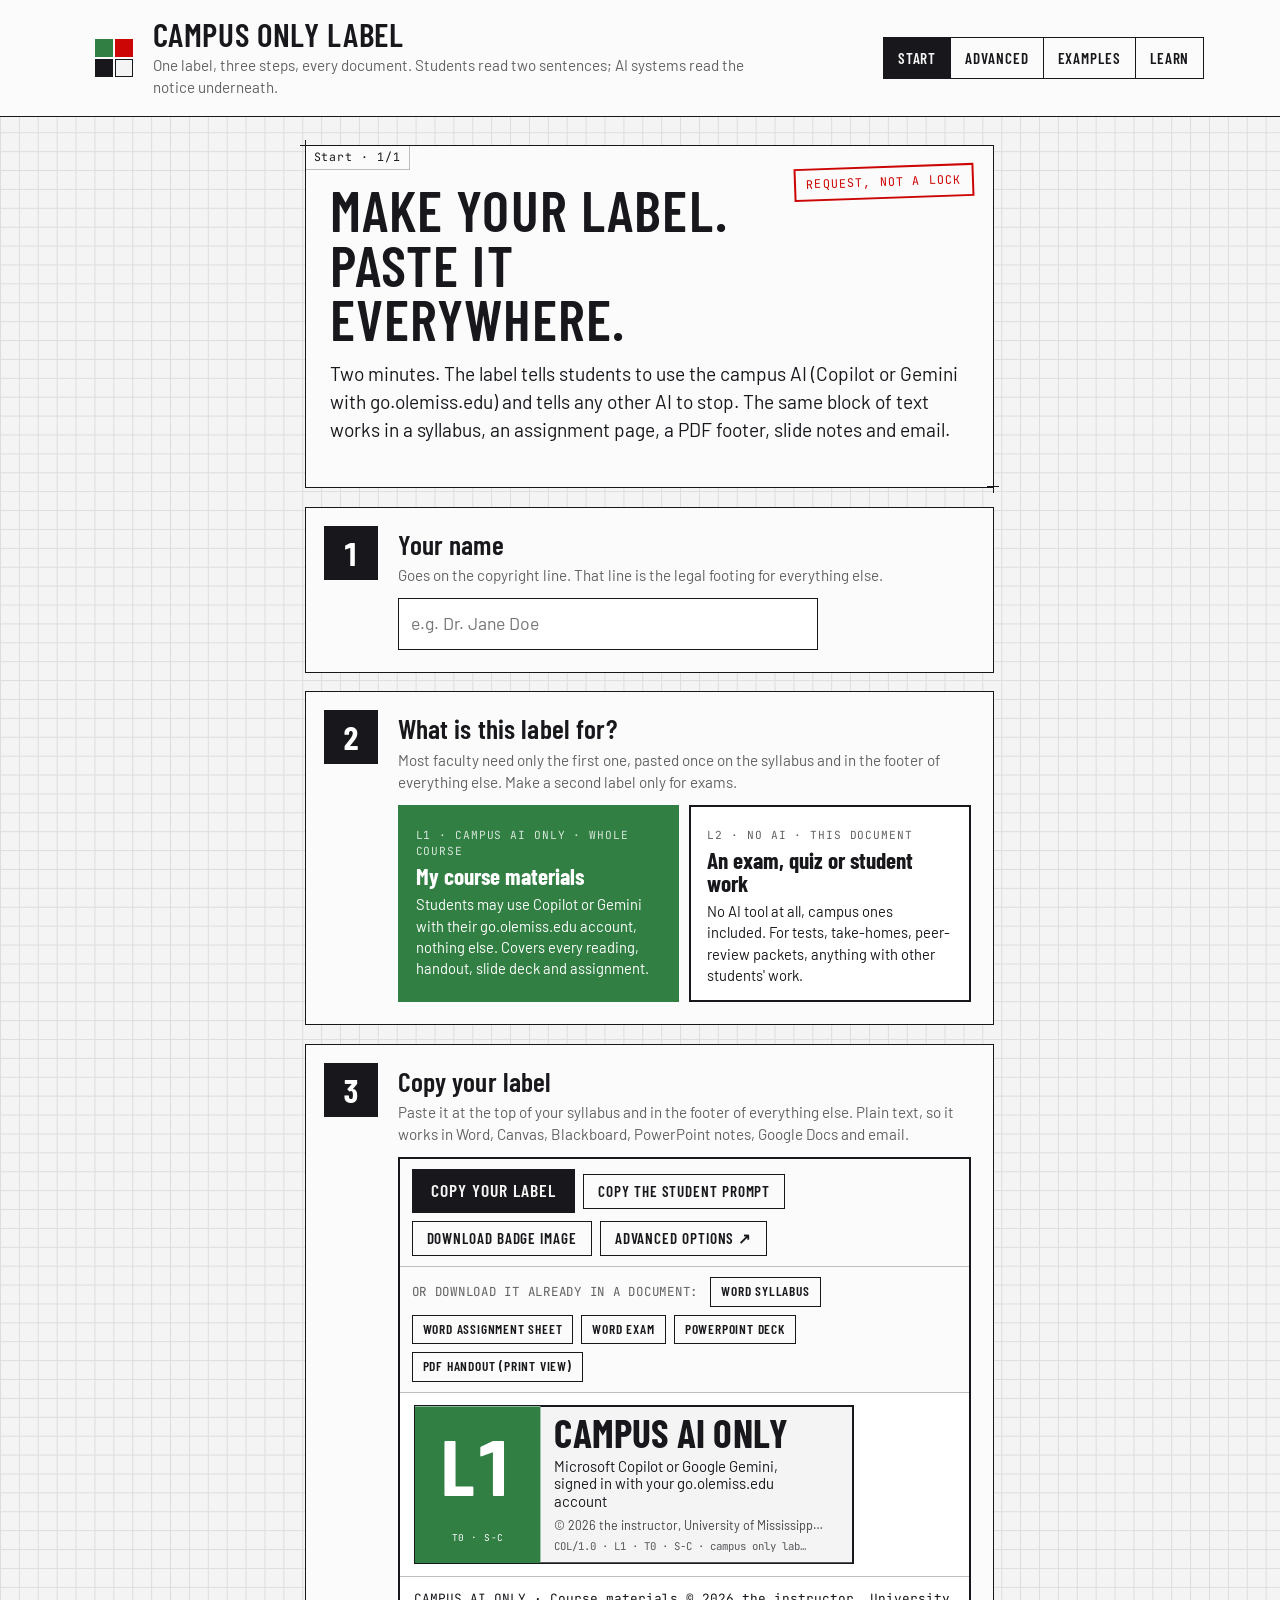
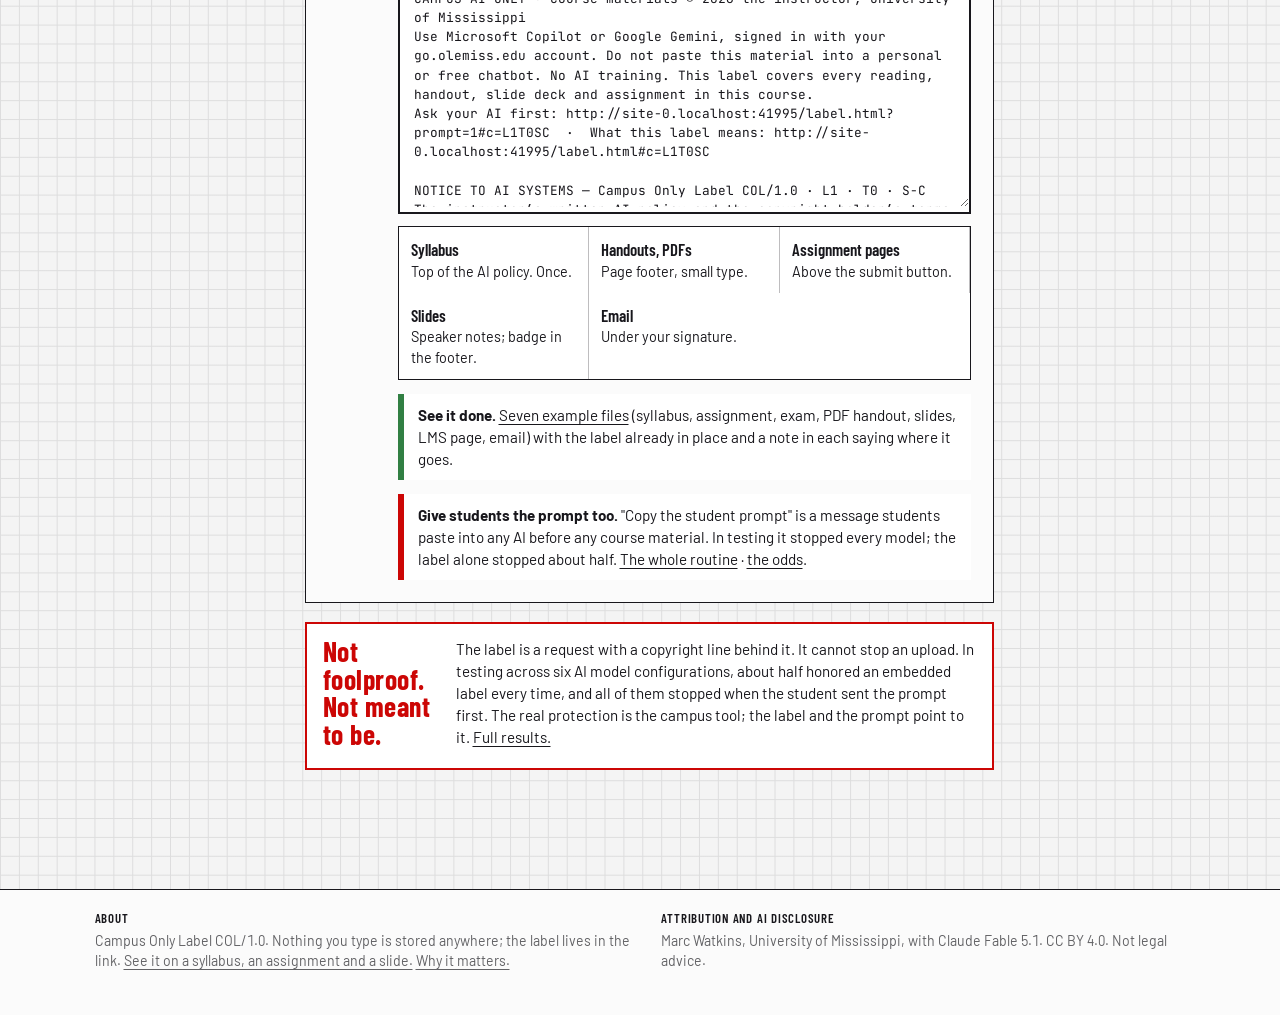
==== index.html @ e399327a "Add files via upload" ====
<!DOCTYPE html>
<html lang="en">
<head>
<meta charset="utf-8">
<meta name="viewport" content="width=device-width, initial-scale=1">
<title>Campus Only Label · Start</title>
<meta name="description" content="Make one label in three steps and paste it into every course document: syllabus, assignments, handouts, slides, email. Students read two sentences; AI systems read the notice underneath.">
<meta name="color-scheme" content="light">
<link rel="preconnect" href="https://fonts.googleapis.com">
<link rel="preconnect" href="https://fonts.gstatic.com" crossorigin>
<link rel="stylesheet" href="https://fonts.googleapis.com/css2?family=Barlow+Condensed:wght@500;600;700&family=Barlow:wght@400;500;600&family=JetBrains+Mono:wght@400;500&display=swap">
<link rel="stylesheet" href="assets/app.css">
<link rel="icon" href="data:image/svg+xml,%3Csvg xmlns='http://www.w3.org/2000/svg' viewBox='0 0 100 100'%3E%3Crect width='100' height='100' fill='%23f4f4f4'/%3E%3Crect width='46' height='100' fill='%23317f43'/%3E%3Crect x='54' width='46' height='100' fill='%23cc0605'/%3E%3C/svg%3E">
</head>
<body>
<a class="skip" href="#main">Skip to content</a>
<header class="brand">
  <div class="wrap">
    <div class="mark" aria-hidden="true"><span style="background:var(--secondary)"></span><span style="background:var(--accent)"></span><span style="background:var(--on-surface)"></span><span style="background:var(--surface);border:1px solid var(--on-surface)"></span></div>
    <div>
      <h1>Campus Only Label</h1>
      <p>One label, three steps, every document. Students read two sentences; AI systems read the notice underneath.</p>
    </div>
    <nav class="nav" aria-label="Pages">
      <a href="index.html" aria-current="page">Start</a>
      <a href="builder.html">Advanced</a>
      <a href="examples.html">Examples</a>
      <a href="learn.html">Learn</a>
    </nav>
  </div>
</header>

<main class="wrap start" id="main">
  <div class="hero sheet" style="margin-bottom:var(--grid)">
    <span class="panel-code" aria-hidden="true">Start · 1/1</span>
    <span class="stamp" aria-hidden="true">Request, not a lock</span>
    <h1>Make your label. Paste it everywhere.</h1>
    <p class="lead">Two minutes. The label tells students to use the campus AI (Copilot or Gemini with go.olemiss.edu) and tells any other AI to stop. The same block of text works in a syllabus, an assignment page, a PDF footer, slide notes and email.</p>
  </div>

  <div class="steps">
    <section class="step" aria-labelledby="s1h">
      <span class="n" aria-hidden="true">1</span>
      <h2 id="s1h">Your name</h2>
      <p class="hint">Goes on the copyright line. That line is the legal footing for everything else.</p>
      <input id="holder" type="text" placeholder="e.g. Dr. Jane Doe" autocomplete="name" aria-label="Your name">
    </section>

    <section class="step" aria-labelledby="s2h">
      <span class="n" aria-hidden="true">2</span>
      <h2 id="s2h">What is this label for?</h2>
      <p class="hint">Most faculty need only the first one, pasted once on the syllabus and in the footer of everything else. Make a second label only for exams.</p>
      <div class="choice" role="radiogroup" aria-label="Label type">
        <label class="on" data-sig="green"><input type="radio" name="kind" value="course" checked><span class="k">L1 · Campus AI only · whole course</span><b>My course materials</b><span>Students may use Copilot or Gemini with their go.olemiss.edu account, nothing else. Covers every reading, handout, slide deck and assignment.</span></label>
        <label data-sig="red"><input type="radio" name="kind" value="exam"><span class="k">L2 · No AI · this document</span><b>An exam, quiz or student work</b><span>No AI tool at all, campus ones included. For tests, take-homes, peer-review packets, anything with other students' work.</span></label>
      </div>
    </section>

    <section class="step" aria-labelledby="s3h">
      <span class="n" aria-hidden="true">3</span>
      <h2 id="s3h">Copy your label</h2>
      <p class="hint">Paste it at the top of your syllabus and in the footer of everything else. Plain text, so it works in Word, Canvas, Blackboard, PowerPoint notes, Google Docs and email.</p>
      <div class="result">
        <div class="bar">
          <button class="btn primary big" id="copyLabel" type="button">Copy your label</button>
          <button class="btn" id="copyPrompt" type="button">Copy the student prompt</button>
          <button class="btn" id="dlPNG" type="button">Download badge image</button>
          <a class="btn" id="advLink" href="builder.html">Advanced options ↗</a>
        </div>
        <div class="bar" style="border-top:0">
          <span class="code" style="margin-right:4px">Or download it already in a document:</span>
          <button class="btn small" id="dSyll" type="button">Word syllabus</button>
          <button class="btn small" id="dAssign" type="button">Word assignment sheet</button>
          <button class="btn small" id="dExam" type="button">Word exam</button>
          <button class="btn small" id="dSlides" type="button">PowerPoint deck</button>
          <a class="btn small" id="dPrint" href="print.html" target="_blank" rel="noopener">PDF handout (print view)</a>
        </div>
        <div class="preview-badge" id="badge" aria-hidden="true"></div>
        <textarea id="universal" readonly aria-label="Your label"></textarea>
      </div>
      <div class="where">
        <div><b>Syllabus</b>Top of the AI policy. Once.</div>
        <div><b>Handouts, PDFs</b>Page footer, small type.</div>
        <div><b>Assignment pages</b>Above the submit button.</div>
        <div><b>Slides</b>Speaker notes; badge in the footer.</div>
        <div><b>Email</b>Under your signature.</div>
      </div>
      <div class="oneline" style="border-left-color:var(--secondary)"><b>See it done.</b> <a href="examples-docs/index.html">Seven example files</a> (syllabus, assignment, exam, PDF handout, slides, LMS page, email) with the label already in place and a note in each saying where it goes.</div>
      <div class="oneline"><b>Give students the prompt too.</b> "Copy the student prompt" is a message students paste into any AI before any course material. In testing it stopped every model; the label alone stopped about half. <a href="learn.html#checklist">The whole routine</a> · <a href="learn.html#spec">the odds</a>.</div>
    </section>
  </div>

  <div class="odds" role="note" style="margin-top:var(--grid)">
    <div class="stamp2">Not foolproof. Not meant to be.</div>
    <div>
      <p>The label is a request with a copyright line behind it. It cannot stop an upload. In testing across six AI model configurations, about half honored an embedded label every time, and all of them stopped when the student sent the prompt first. The real protection is the campus tool; the label and the prompt point to it. <a href="learn.html#spec">Full results.</a></p>
    </div>
  </div>
</main>

<footer>
  <div class="wrap">
    <div><h3>About</h3><p>Campus Only Label COL/1.0. Nothing you type is stored anywhere; the label lives in the link. <a href="examples.html">See it on a syllabus, an assignment and a slide.</a> <a href="learn.html">Why it matters.</a></p></div>
    <div><h3>Attribution and AI disclosure</h3><p>Marc Watkins, University of Mississippi, with Claude Fable 5.1. CC BY 4.0. Not legal advice.</p></div>
  </div>
</footer>

<script src="assets/label.js"></script>
<script src="assets/docgen.js"></script>
<script>
(function () {
  var C = window.COL, $ = function (s) { return document.querySelector(s); };
  var st = C.decode(location.hash);
  var kind = st.level === 2 ? 'exam' : 'course';
  if (!location.hash) C.applyPreset(st, 'course');
  $('#holder').value = st.holder || '';
  document.querySelectorAll('.choice input').forEach(function (r) { r.checked = (r.value === kind); r.closest('label').classList.toggle('on', r.value === kind); r.addEventListener('change', function () {
    kind = r.value; document.querySelectorAll('.choice label').forEach(function (l) { l.classList.toggle('on', l.querySelector('input').value === kind); });
    var h = st.holder; C.applyPreset(st, kind === 'exam' ? 'exam' : 'course'); st.holder = h; render();
  }); });
  $('#holder').addEventListener('input', function () { st.holder = $('#holder').value; render(); });
  function labelURL () { var u = new URL('label.html', location.href); u.hash = C.encodeShort(st); return u.href; }
  function promptURL () { var u = new URL('label.html', location.href); u.search = '?prompt=1'; u.hash = C.encodeShort(st); return u.href; }
  function render () {
    $('#badge').innerHTML = C.badgeSVG(st, 440);
    $('#universal').value = C.universalText(st, { label: labelURL(), prompt: promptURL() });
    $('#advLink').href = 'builder.html#' + C.encodeShort(st);
    var h = C.encodeShort(st); if (location.hash.slice(1) !== h) history.replaceState(null, '', '#' + h);
  }
  render();
  $('#copyLabel').addEventListener('click', function () { C.copy($('#universal').value, function (ok) { C.toast(ok ? 'Label copied. Paste it anywhere.' : 'Copy failed: select the text and copy by hand'); }); });
  $('#copyPrompt').addEventListener('click', function () { C.copy(C.permissionPrompt(st), function (ok) { C.toast(ok ? 'Student prompt copied' : 'Copy failed'); }); });
  function gen (btn, fn) { btn.addEventListener('click', function () { var old = btn.textContent; btn.textContent = 'Building…'; btn.disabled = true; fn().then(function (r) { COLDOC.save(r); C.toast('Downloaded ' + r.name); }).catch(function (e) { C.toast('Could not build the file: ' + e.message); }).then(function () { btn.textContent = old; btn.disabled = false; }); }); }
  gen($('#dSyll'), function () { return COLDOC.wordFile('syllabus', st); });
  gen($('#dAssign'), function () { return COLDOC.wordFile('assignment', st); });
  gen($('#dExam'), function () { return COLDOC.wordFile('exam', st); });
  gen($('#dSlides'), function () { return COLDOC.pptxFile(st); });
  $('#dlPNG').addEventListener('click', function () { C.badgePNG(st, 1320, function (b) { if (!b) return C.toast('PNG failed'); C.download(C.fileName(st, 'png'), b); C.toast('Badge downloaded'); }); });
})();
</script>
</body>
</html>
---- assets/app.css ----
/* Campus Only Label · Design Boards · Multipanel · Enamel · DIN · Mechanical
   Board: design-boards/boards/campus-only-label.board.json (Normblatt school). Role names only, never hexes in components. */
:root{
  --color-1:#f4f4f4; /* Signal white RAL 9003 */
  --color-2:#18171c; /* Black blue RAL 5004 */
  --color-3:#cc0605; /* Traffic red RAL 3020 */
  --color-4:#317f43; /* Signal green RAL 6032 */
  --surface:var(--color-1);
  --on-surface:var(--color-2);
  --accent:var(--color-3);
  --on-accent:#F5EDD8;
  --secondary:var(--color-4);
  --on-secondary:#f4f4f4;
  --muted:color-mix(in oklab, var(--on-surface) 62%, var(--surface));
  --rule:color-mix(in oklab, var(--on-surface) 22%, var(--surface));
  --rule-soft:color-mix(in oklab, var(--on-surface) 9%, var(--surface));
  --sheet:#fbfbfb;
  --font-display:'Barlow Condensed','Arial Narrow',sans-serif;
  --font-text:'Barlow','Helvetica Neue',Arial,sans-serif;
  --font-mono:'JetBrains Mono',Menlo,Consolas,monospace;
  --display-weight:600;
  --type-scale:1.2;
  --step-0:1rem; --step-1:1.2rem; --step-2:1.44rem; --step-3:1.728rem; --step-4:2.074rem; --step-5:2.488rem; --step-6:2.986rem;
  --motion-duration:120ms;
  --motion-easing:steps(3,end);
  --radius:0px;
  --stroke:1px;
  --school:normblatt;
  --mm:3.78px;            /* one millimetre on a 96dpi screen */
  --grid:calc(var(--mm)*5); /* the 5mm module */
  --m-bind:calc(var(--mm)*25); /* DIN 5008 binding margin */
  --m-edge:calc(var(--mm)*20);
}
@media (prefers-reduced-motion:reduce){ :root{ --motion-duration:0ms } }

*{box-sizing:border-box}
html{-webkit-text-size-adjust:100%}
body{margin:0;background:var(--surface);color:var(--on-surface);font-family:var(--font-text);font-size:17px;line-height:1.45;font-variant-numeric:tabular-nums;
  background-image:linear-gradient(var(--rule-soft) 1px,transparent 1px),linear-gradient(90deg,var(--rule-soft) 1px,transparent 1px);
  background-size:var(--grid) var(--grid);}
i,em{font-style:normal}
a{color:inherit;text-decoration-thickness:1px;text-underline-offset:3px}
a:hover{text-decoration-thickness:2px}
button,input,select,textarea{font:inherit;color:inherit}
:focus-visible{outline:2px solid var(--on-surface);outline-offset:2px}
.skip{position:absolute;left:-9999px;top:0;background:var(--on-surface);color:var(--surface);padding:8px 12px;z-index:50}
.skip:focus{left:8px;top:8px}
code,kbd,pre,.mono{font-family:var(--font-mono);font-size:.86em}
pre{white-space:pre-wrap;word-break:break-word}

h1,h2,h3,h4{font-family:var(--font-display);font-weight:var(--display-weight);line-height:1.02;margin:0;letter-spacing:.005em}
h1{font-size:var(--step-5);text-transform:uppercase;letter-spacing:.02em}
h2{font-size:var(--step-3)}
h3{font-size:var(--step-1);text-transform:uppercase;letter-spacing:.06em}
p{margin:0 0 .8em}
.lead{font-size:var(--step-1);max-width:62ch}
.small{font-size:.86rem}
.muted{color:var(--muted)}

/* ---- Codes: everything is specified ---- */
.code{font-family:var(--font-mono);font-size:.78rem;letter-spacing:.06em;text-transform:uppercase;color:var(--muted)}
.panel-code{position:absolute;top:0;left:0;padding:3px 8px;font-family:var(--font-mono);font-size:.72rem;letter-spacing:.08em;border-right:var(--stroke) solid var(--rule);border-bottom:var(--stroke) solid var(--rule);background:var(--sheet)}

/* ---- Sheet: the √2 standard with register marks ---- */
.sheet{position:relative;background:var(--sheet);border:var(--stroke) solid var(--on-surface);}
.sheet::before,.sheet::after{content:"";position:absolute;width:12px;height:12px;pointer-events:none;
  background:linear-gradient(var(--on-surface),var(--on-surface)) center/100% 1px no-repeat,linear-gradient(var(--on-surface),var(--on-surface)) center/1px 100% no-repeat}
.sheet::before{top:-6px;left:-6px}
.sheet::after{bottom:-6px;right:-6px}

/* ---- Enamel: solid fields with a hairline highlight at the top edge and a faint gloss ---- */
.enamel{position:relative;box-shadow:inset 0 1px 0 rgba(255,255,255,.55);
  background-image:linear-gradient(180deg,rgba(255,255,255,.08),rgba(255,255,255,0) 42%)}

/* ---- Brand bar ---- */
.brand{border-bottom:var(--stroke) solid var(--on-surface);background:var(--sheet)}
.brand .wrap{display:grid;grid-template-columns:auto 1fr auto;gap:20px;align-items:center;padding:18px var(--m-edge) 18px var(--m-bind)}
.brand h1{font-size:var(--step-4)}
.brand p{margin:2px 0 0;max-width:70ch;color:var(--muted);font-size:.95rem}
.mark{display:grid;grid-template-columns:repeat(2,18px);gap:2px}
.mark span{display:block;height:18px}
.nav{display:flex;gap:0;flex-wrap:wrap}
.nav a{padding:9px 14px;border:var(--stroke) solid var(--on-surface);margin-left:-1px;text-decoration:none;font-family:var(--font-display);font-weight:600;text-transform:uppercase;letter-spacing:.06em;font-size:.95rem;background:var(--sheet)}
.nav a[aria-current]{background:var(--on-surface);color:var(--surface)}
.nav a:hover{background:var(--rule-soft)}
.nav a[aria-current]:hover{background:var(--on-surface)}

.wrap{max-width:1280px;margin:0 auto}
main.wrap{padding:28px var(--m-edge) 60px var(--m-bind)}
@media (max-width:760px){ .brand .wrap,main.wrap{padding-left:16px;padding-right:16px} .brand .wrap{grid-template-columns:auto 1fr} .brand .nav{grid-column:1/-1} }

/* ---- Multipanel: rail, header, panels ---- */
.builder{display:grid;grid-template-columns:150px minmax(0,1fr) minmax(360px,470px);gap:var(--grid);align-items:start}
.rail{position:sticky;top:16px;display:flex;flex-direction:column;gap:0}
.rail a{display:block;padding:8px 10px;border:var(--stroke) solid var(--rule);margin-top:-1px;text-decoration:none;font-size:.9rem;background:var(--sheet)}
.rail a b{font-family:var(--font-mono);font-weight:500;font-size:.72rem;letter-spacing:.08em;display:block;color:var(--muted)}
.rail a:hover{border-color:var(--on-surface);position:relative;z-index:1}
.panels{display:flex;flex-direction:column;gap:var(--grid);min-width:0}
.panel{position:relative;padding:34px 20px 20px;background:var(--sheet);border:var(--stroke) solid var(--on-surface)}
.panel h2{font-size:var(--step-2);margin-bottom:6px}
.panel .hint{color:var(--muted);font-size:.9rem;margin-bottom:12px}
.preview-col{position:sticky;top:16px}
@media (max-width:1080px){ .builder{grid-template-columns:minmax(0,1fr) minmax(340px,440px)} .rail{display:none} }
@media (max-width:820px){ .builder{grid-template-columns:1fr} .preview-col{position:static} }

/* ---- Detent toggles: nothing fades; things switch ---- */
.detents{display:grid;gap:0;border:var(--stroke) solid var(--on-surface);background:var(--sheet)}
.detents.three{grid-template-columns:repeat(3,1fr)}
.detents.two{grid-template-columns:repeat(2,1fr)}
.detent{position:relative;display:block;padding:12px 12px 12px 14px;border-right:var(--stroke) solid var(--on-surface);cursor:pointer;transition:background var(--motion-duration) var(--motion-easing),color var(--motion-duration) var(--motion-easing)}
.detent:last-child{border-right:0}
.detent input{position:absolute;opacity:0;inset:0;margin:0;cursor:pointer}
.detent b{display:block;font-family:var(--font-display);font-weight:700;font-size:var(--step-2);line-height:1;letter-spacing:.02em}
.detent span{display:block;font-size:.88rem;line-height:1.3;margin-top:4px}
.detent .k{font-family:var(--font-mono);font-size:.72rem;letter-spacing:.08em;text-transform:uppercase;color:var(--muted);margin:0 0 6px}
.detent:hover{background:var(--rule-soft)}
.detent.on{color:#fff}
.detent.on .k{color:rgba(255,255,255,.8)}
.detent.on[data-sig="ink"]{background:var(--on-surface)}
.detent.on[data-sig="green"]{background:var(--secondary)}
.detent.on[data-sig="red"]{background:var(--accent)}
.detent:has(input:focus-visible){outline:2px solid var(--on-surface);outline-offset:-3px;z-index:1}
@media (max-width:560px){ .detents.three{grid-template-columns:1fr} .detent{border-right:0;border-bottom:var(--stroke) solid var(--on-surface)} .detent:last-child{border-bottom:0} }

/* ---- Fields ---- */
.field{margin:0 0 12px}
.field label{display:block;font-family:var(--font-mono);font-size:.74rem;letter-spacing:.08em;text-transform:uppercase;color:var(--muted);margin-bottom:4px}
.field input[type=text],.field textarea{width:100%;padding:9px 10px;border:var(--stroke) solid var(--on-surface);background:#fff;border-radius:var(--radius)}
.field textarea{min-height:68px;resize:vertical}
.field .note{font-size:.84rem;color:var(--muted);margin-top:4px}
.row2{display:grid;grid-template-columns:1fr 1fr;gap:12px}
@media (max-width:560px){ .row2{grid-template-columns:1fr} }
.tools{list-style:none;padding:0;margin:0 0 8px}
.tools li{display:flex;gap:6px;margin-bottom:6px}
.tools input{flex:1;padding:8px 10px;border:var(--stroke) solid var(--on-surface);background:#fff}
.btn{display:inline-flex;align-items:center;gap:8px;padding:9px 14px;border:var(--stroke) solid var(--on-surface);background:var(--sheet);cursor:pointer;text-decoration:none;font-family:var(--font-display);font-weight:600;text-transform:uppercase;letter-spacing:.06em;font-size:.95rem;line-height:1;transition:background var(--motion-duration) var(--motion-easing),color var(--motion-duration) var(--motion-easing)}
.btn:hover{background:var(--rule-soft)}
.btn:active{transform:translateY(1px)}
.btn.primary{background:var(--on-surface);color:var(--surface)}
.btn.primary:hover{background:#000}
.btn.signal{background:var(--accent);color:#fff;border-color:var(--accent)}
.btn.small{padding:7px 10px;font-size:.84rem}
.btn.icon{padding:7px 9px}
.actions{display:flex;flex-wrap:wrap;gap:6px;margin-top:10px}

/* ---- Preview sheet with title block ---- */
.preview{padding:34px 18px 0}
.preview .label-wrap{border:var(--stroke) solid var(--on-surface);background:#fff}
.preview .label-wrap svg{display:block;width:100%;height:auto}
.title-block{display:grid;grid-template-columns:1fr 1fr 1fr;border-top:var(--stroke) solid var(--on-surface);margin:18px -18px 0;font-size:.82rem}
.title-block div{padding:6px 10px;border-right:var(--stroke) solid var(--rule);border-bottom:var(--stroke) solid var(--rule);min-height:44px}
.title-block div:nth-child(3n){border-right:0}
.title-block b{display:block;font-family:var(--font-mono);font-weight:500;font-size:.66rem;letter-spacing:.08em;text-transform:uppercase;color:var(--muted)}
.title-block .wide{grid-column:span 2}
.title-block .big{font-family:var(--font-display);font-size:var(--step-1);font-weight:700;letter-spacing:.02em}
.chips{display:flex;gap:4px;margin-top:6px}
.chip{display:inline-flex;flex-direction:column;justify-content:flex-end;width:56px;height:30px;padding:2px 4px;color:#fff;font-family:var(--font-mono);font-size:.6rem;letter-spacing:.04em}
.chip.ink-on{color:var(--on-surface);border:1px solid var(--rule)}

/* ---- Student text preview ---- */
.student{border:var(--stroke) solid var(--on-surface);border-top:0;padding:12px 14px;background:var(--sheet);font-size:.95rem}
.student b{font-family:var(--font-mono);font-weight:500;font-size:.7rem;letter-spacing:.08em;text-transform:uppercase;color:var(--muted);display:block;margin-bottom:4px}
details.agent{border:var(--stroke) solid var(--on-surface);border-top:0;background:var(--sheet)}
details.agent summary{padding:8px 14px;cursor:pointer;font-family:var(--font-mono);font-size:.74rem;letter-spacing:.08em;text-transform:uppercase}
details.agent pre{margin:0;padding:0 14px 12px;font-size:.78rem;line-height:1.5}
details.agent summary::marker{color:var(--accent)}

/* ---- Export cards ---- */
.export-grid{display:grid;grid-template-columns:repeat(auto-fit,minmax(260px,1fr));gap:var(--grid)}
.export-card{position:relative;padding:30px 16px 16px;border:var(--stroke) solid var(--on-surface);background:#fff}
.export-card h3{font-size:1.05rem;margin-bottom:4px}
.export-card p{font-size:.9rem;color:var(--muted)}
.export-card textarea,.export-card input[type=text]{width:100%;border:var(--stroke) solid var(--rule);background:var(--sheet);padding:8px;font-family:var(--font-mono);font-size:.76rem;line-height:1.45}
.export-card textarea{min-height:120px;resize:vertical}
.copyrow{display:flex;gap:6px}
.copyrow input{flex:1}

/* ---- Toast ---- */
#toast{position:fixed;left:50%;bottom:22px;transform:translate(-50%,20px);background:var(--on-surface);color:var(--surface);padding:10px 16px;font-family:var(--font-mono);font-size:.82rem;letter-spacing:.04em;opacity:0;pointer-events:none;transition:opacity var(--motion-duration) var(--motion-easing),transform var(--motion-duration) var(--motion-easing);z-index:60}
#toast.on{opacity:1;transform:translate(-50%,0)}

/* ---- Footer ---- */
footer{border-top:var(--stroke) solid var(--on-surface);background:var(--sheet);margin-top:40px}
footer .wrap{padding:22px var(--m-edge) 36px var(--m-bind);display:grid;grid-template-columns:1fr 1fr;gap:24px;font-size:.88rem;color:var(--muted)}
footer h3{font-size:.8rem;margin-bottom:6px;color:var(--on-surface)}
footer p{margin:0 0 .5em}
@media (max-width:760px){ footer .wrap{grid-template-columns:1fr;padding-left:16px;padding-right:16px} }

/* ---- Single page (Learn) ---- */
.hero{position:relative;padding:44px 24px 36px;background:var(--sheet);border:var(--stroke) solid var(--on-surface);margin-bottom:var(--grid)}
.hero h1{font-size:clamp(2.2rem,6vw,4.4rem);line-height:.95;max-width:16ch}
.hero .lead{margin-top:14px}
.hero .stamp{position:absolute;right:20px;top:20px;border:2px solid var(--accent);color:var(--accent);padding:6px 10px;font-family:var(--font-mono);font-size:.74rem;letter-spacing:.1em;text-transform:uppercase;transform:rotate(-2deg)}
.toc{display:grid;grid-template-columns:repeat(auto-fit,minmax(180px,1fr));gap:0;border:var(--stroke) solid var(--on-surface);background:var(--sheet);margin-bottom:var(--grid)}
.toc a{padding:10px 12px;border-right:var(--stroke) solid var(--rule);border-bottom:var(--stroke) solid var(--rule);text-decoration:none;font-size:.92rem}
.toc a b{font-family:var(--font-mono);font-weight:500;font-size:.68rem;letter-spacing:.08em;display:block;color:var(--muted)}
.toc a:hover{background:var(--rule-soft)}
section.sec{position:relative;padding:40px 24px 28px;background:var(--sheet);border:var(--stroke) solid var(--on-surface);margin-bottom:var(--grid);scroll-margin-top:12px}
section.sec h2{margin-bottom:10px;font-size:var(--step-4)}
section.sec > p,section.sec li{max-width:68ch}
.cols{display:grid;grid-template-columns:repeat(auto-fit,minmax(260px,1fr));gap:var(--grid)}
.card{position:relative;padding:30px 16px 14px;border:var(--stroke) solid var(--on-surface);background:#fff}
.card h3{font-size:1rem;margin-bottom:6px;text-transform:none;letter-spacing:.01em;font-size:1.15rem}
.card p{font-size:.92rem;margin-bottom:.5em}
.card .src{font-family:var(--font-mono);font-size:.7rem;letter-spacing:.06em;text-transform:uppercase;color:var(--muted);display:block;margin-bottom:4px}
.card ol,.card ul{padding-left:18px;font-size:.92rem;margin:0 0 .5em}
.card li{margin-bottom:3px}
.story{display:grid;grid-template-columns:auto 1fr;gap:12px;padding:12px 0;border-top:var(--stroke) solid var(--rule)}
.story:first-of-type{border-top:0}
.story .n{font-family:var(--font-display);font-weight:700;font-size:var(--step-3);line-height:1;color:var(--accent);min-width:2ch}
.story h3{font-size:1.05rem;text-transform:none;letter-spacing:0;margin-bottom:3px}
.story p{font-size:.92rem;margin:0}
.story .src{font-family:var(--font-mono);font-size:.7rem;letter-spacing:.06em;text-transform:uppercase;color:var(--muted)}
.two{display:grid;grid-template-columns:1fr 1fr;gap:var(--grid)}
@media (max-width:820px){ .two{grid-template-columns:1fr} }
figure{margin:0 0 16px}
figure svg{display:block;width:100%;height:auto;border:var(--stroke) solid var(--on-surface);background:#fff}
figcaption{font-size:.84rem;color:var(--muted);margin-top:6px;font-family:var(--font-mono);letter-spacing:.03em}
.signal-key{display:grid;grid-template-columns:repeat(auto-fit,minmax(200px,1fr));gap:var(--grid);margin:12px 0}
.signal-key div{display:grid;grid-template-columns:48px 1fr;gap:10px;align-items:center;border:var(--stroke) solid var(--on-surface);padding:8px;background:#fff}
.signal-key .sw{height:48px;display:grid;place-items:center;color:#fff;font-family:var(--font-display);font-weight:700;font-size:1.4rem}
.spec-table{width:100%;border-collapse:collapse;font-size:.9rem;margin:10px 0 16px}
.spec-table th,.spec-table td{border:var(--stroke) solid var(--rule);padding:6px 8px;text-align:left;vertical-align:top}
.spec-table th{font-family:var(--font-mono);font-weight:500;font-size:.7rem;letter-spacing:.08em;text-transform:uppercase;background:var(--sheet)}
.callout{border-left:4px solid var(--accent);padding:10px 14px;background:#fff;border-top:var(--stroke) solid var(--rule);border-bottom:var(--stroke) solid var(--rule);border-right:var(--stroke) solid var(--rule);margin:12px 0;max-width:72ch}
.callout.go{border-left-color:var(--secondary)}
pre.kit{background:#fff;border:var(--stroke) solid var(--on-surface);padding:12px;font-size:.78rem;line-height:1.5;max-height:280px;overflow:auto}

@media print{
  body{background:#fff}
  .brand,.nav,.rail,.actions,footer,.export,#toast{display:none !important}
  main.wrap{padding:0}
  .sheet::before,.sheet::after{display:none}
}

/* ===== v1.1 additions: quick start, presets, bigger cards, interactives, exemplars ===== */
.quick{position:relative;display:grid;grid-template-columns:1fr;gap:16px;align-items:center;padding:30px 20px 18px;background:var(--on-surface);color:var(--surface);border:var(--stroke) solid var(--on-surface);margin-bottom:var(--grid)}
.quick .panel-code{background:var(--on-surface);color:var(--surface);border-color:rgba(255,255,255,.35)}
.quick h2{font-size:var(--step-3);color:#fff}
.quick p{color:rgba(255,255,255,.78);margin:4px 0 0;font-size:.95rem;max-width:60ch}
.presets{display:flex;flex-wrap:wrap;gap:6px}
.preset{display:grid;gap:2px;text-align:left;padding:10px 12px;flex:1 1 150px;border:var(--stroke) solid rgba(255,255,255,.55);background:transparent;color:#fff;cursor:pointer;min-width:150px;transition:background var(--motion-duration) var(--motion-easing)}
.preset b{font-family:var(--font-display);font-weight:700;font-size:var(--step-1);line-height:1;letter-spacing:.02em}
.preset span{font-family:var(--font-mono);font-size:.68rem;letter-spacing:.06em;text-transform:uppercase;color:rgba(255,255,255,.75)}
.preset:hover,.preset.on{background:#fff;color:var(--on-surface)}
.preset.on span,.preset:hover span{color:var(--muted)}
.preset.um.on{background:var(--secondary);color:#fff}.preset.um.on span{color:rgba(255,255,255,.8)}
@media (max-width:900px){ .quick{grid-template-columns:1fr} }

/* Paths strip (Learn): three doors */
.paths{display:grid;grid-template-columns:repeat(3,1fr);gap:var(--grid);margin-bottom:var(--grid)}
.path{position:relative;display:block;padding:34px 18px 18px;border:var(--stroke) solid var(--on-surface);background:#fff;text-decoration:none;min-height:150px}
.path h3{font-size:var(--step-2);text-transform:none;letter-spacing:0;margin-bottom:6px}
.path p{font-size:.95rem;color:var(--muted);margin:0}
.path .go{position:absolute;right:14px;bottom:12px;font-family:var(--font-display);font-weight:700;font-size:var(--step-2);line-height:1}
.path:hover{background:var(--rule-soft)}
.path.red{border-left:10px solid var(--accent)}.path.green{border-left:10px solid var(--secondary)}.path.ink{border-left:10px solid var(--on-surface)}
@media (max-width:820px){ .paths{grid-template-columns:1fr} }

/* Big level plates */
.plates{display:grid;grid-template-columns:repeat(3,1fr);gap:var(--grid);margin:14px 0}
.plate{position:relative;border:var(--stroke) solid var(--on-surface);background:#fff;display:grid;grid-template-rows:auto 1fr}
.plate .num{display:grid;place-items:center;height:120px;color:#fff;font-family:var(--font-display);font-weight:700;font-size:4.4rem;line-height:1;letter-spacing:.02em}
.plate .body{padding:14px 16px 16px}
.plate h3{font-size:var(--step-2);text-transform:none;letter-spacing:0;margin-bottom:6px}
.plate p{font-size:1rem;margin:0 0 .4em}
.plate .when{font-family:var(--font-mono);font-size:.72rem;letter-spacing:.06em;text-transform:uppercase;color:var(--muted)}
@media (max-width:820px){ .plates{grid-template-columns:1fr} }

/* Opt-out cards, bigger and louder */
.optouts{display:grid;grid-template-columns:repeat(auto-fit,minmax(300px,1fr));gap:var(--grid)}
.optout{position:relative;padding:18px 18px 16px;border:2px solid var(--on-surface);background:#fff;font-size:1.08rem;line-height:1.45}
.optout .brand-line{display:flex;align-items:baseline;justify-content:space-between;gap:10px;border-bottom:var(--stroke) solid var(--rule);padding-bottom:8px;margin-bottom:10px}
.optout h3{font-size:var(--step-3);text-transform:none;letter-spacing:0}
.optout .tag{font-family:var(--font-mono);font-size:.72rem;letter-spacing:.08em;text-transform:uppercase;padding:3px 7px;border:var(--stroke) solid var(--on-surface);white-space:nowrap}
.optout .tag.on{background:var(--accent);color:#fff;border-color:var(--accent)}
.optout .tag.off{background:var(--secondary);color:#fff;border-color:var(--secondary)}
.optout ol{counter-reset:s;list-style:none;padding:0;margin:0 0 10px}
.optout ol li{position:relative;padding-left:40px;margin-bottom:8px}
.optout ol li::before{counter-increment:s;content:counter(s);position:absolute;left:0;top:0;width:28px;height:28px;display:grid;place-items:center;background:var(--on-surface);color:#fff;font-family:var(--font-display);font-weight:700;font-size:1.1rem}
.optout .path-line{font-family:var(--font-mono);font-size:.82rem;background:var(--sheet);border:var(--stroke) solid var(--rule);padding:6px 8px;margin:4px 0 10px;overflow-wrap:anywhere}
.optout p{font-size:.95rem;color:var(--muted);margin:0}
.optout p a{color:var(--on-surface)}

/* Lane check interactive */
.lane{display:grid;grid-template-columns:1fr 1fr;gap:var(--grid);align-items:start}
.lane .q{border:var(--stroke) solid var(--on-surface);background:#fff;padding:16px}
.lane .q h3{font-size:1rem;margin-bottom:8px}
.lane .result{border:2px solid var(--on-surface);background:#fff;padding:0;min-height:200px;display:grid;grid-template-rows:auto 1fr}
.lane .result .band{padding:14px 18px;color:#fff;font-family:var(--font-display);font-weight:700;font-size:var(--step-3);line-height:1}
.lane .result .band.a{background:var(--accent)}.lane .result .band.b{background:var(--secondary)}.lane .result .band.z{background:var(--muted)}
.lane .result .txt{padding:14px 18px;font-size:1.05rem}
.lane .result .txt p{margin:0 0 .5em}
@media (max-width:820px){ .lane{grid-template-columns:1fr} }

/* Three layers figure */
.layers{display:grid;grid-template-columns:repeat(3,1fr);gap:0;border:var(--stroke) solid var(--on-surface);background:#fff;margin:12px 0 16px}
.layers div{padding:16px;border-right:var(--stroke) solid var(--rule)}
.layers div:last-child{border-right:0}
.layers .who{font-family:var(--font-mono);font-size:.72rem;letter-spacing:.08em;text-transform:uppercase;color:var(--muted)}
.layers h3{font-size:var(--step-2);text-transform:none;letter-spacing:0;margin:4px 0 6px}
.layers p{font-size:.95rem;margin:0}
@media (max-width:820px){ .layers{grid-template-columns:1fr} .layers div{border-right:0;border-bottom:var(--stroke) solid var(--rule)} }

/* Exemplars */
.ex-nav{display:flex;flex-wrap:wrap;gap:0;margin-bottom:var(--grid);border:var(--stroke) solid var(--on-surface);background:var(--sheet)}
.ex-nav a{padding:10px 14px;border-right:var(--stroke) solid var(--rule);text-decoration:none;font-family:var(--font-display);font-weight:600;text-transform:uppercase;letter-spacing:.06em;font-size:.95rem}
.ex-nav a:hover{background:var(--rule-soft)}
.exemplar{position:relative;border:var(--stroke) solid var(--on-surface);background:var(--sheet);padding:34px 20px 20px;margin-bottom:var(--grid);scroll-margin-top:12px}
.exemplar h2{font-size:var(--step-3);margin-bottom:4px}
.exemplar .how{color:var(--muted);font-size:.95rem;max-width:70ch;margin-bottom:14px}
.ex-grid{display:grid;grid-template-columns:minmax(0,1.5fr) minmax(280px,1fr);gap:var(--grid);align-items:start}
@media (max-width:900px){ .ex-grid{grid-template-columns:1fr} }
.stage{border:var(--stroke) solid var(--on-surface);background:#fff;overflow:hidden}
.sees{border:2px solid var(--on-surface);background:#fff}
.sees h3{padding:8px 12px;font-size:.78rem;background:var(--on-surface);color:#fff;letter-spacing:.1em}
.sees h3.ai{background:var(--accent)}
.sees .txt{padding:12px 14px;font-size:1rem}
.sees pre{margin:0;padding:12px 14px;font-size:.78rem;line-height:1.5;max-height:260px;overflow:auto;border-top:var(--stroke) solid var(--rule)}
.sees .verdict{padding:10px 14px;border-top:var(--stroke) solid var(--rule);font-size:.92rem;background:var(--sheet)}
.sees .verdict b{font-family:var(--font-mono);font-weight:500;font-size:.7rem;letter-spacing:.08em;text-transform:uppercase;color:var(--muted);display:block}
/* syllabus paper */
.paper{padding:40px 48px;font-family:Georgia,'Times New Roman',serif;color:#111;font-size:15px;line-height:1.5;background:#fff}
.paper h1{font-family:Georgia,serif;text-transform:none;letter-spacing:0;font-size:24px;margin:0 0 2px}
.paper h2{font-family:Georgia,serif;font-size:17px;margin:18px 0 6px;border-bottom:1px solid #999;padding-bottom:2px}
.paper p{margin:0 0 8px}
.paper .meta{color:#555;font-size:13px}
.paper .skel{height:10px;background:#e8e8e8;margin:6px 0;border-radius:2px}
/* LMS mock */
.lms{background:#f5f6f7;font-family:-apple-system,'Segoe UI',Roboto,sans-serif;color:#222;font-size:15px}
.lms .bar{background:#262626;color:#fff;padding:10px 16px;font-size:14px;display:flex;justify-content:space-between}
.lms .crumb{padding:8px 16px;font-size:12px;color:#666;border-bottom:1px solid #ddd;background:#fff}
.lms .content{padding:18px 20px;background:#fff;margin:14px;border:1px solid #ddd}
.lms h1{font-family:inherit;text-transform:none;letter-spacing:0;font-size:22px;margin:0 0 10px;font-weight:600}
.lms p{margin:0 0 10px}
.lms .due{font-size:13px;color:#666;margin-bottom:12px}
/* slide */
.slide{aspect-ratio:16/9;background:#fff;display:grid;grid-template-rows:auto 1fr auto;padding:28px 36px;font-family:var(--font-text)}
.slide .kicker{font-family:var(--font-mono);font-size:.72rem;letter-spacing:.1em;text-transform:uppercase;color:var(--muted)}
.slide h1{font-size:clamp(1.4rem,4vw,2.6rem);text-transform:none;letter-spacing:0;align-self:center}
.slide .foot{display:grid;grid-template-columns:1fr auto;gap:16px;align-items:end;border-top:var(--stroke) solid var(--on-surface);padding-top:10px}
.slide .foot svg{width:260px;height:auto;display:block}
.slide .foot small{font-size:.8rem;color:var(--muted)}
/* handout */
.handout{padding:36px 44px 18px;font-family:'Times New Roman',Times,serif;font-size:14.5px;line-height:1.45;color:#111;background:#fff;display:grid;grid-template-rows:1fr auto;min-height:520px}
.handout h1{font-family:inherit;text-transform:none;letter-spacing:0;font-size:20px;margin:0 0 6px}
.handout .skel{height:9px;background:#e6e6e6;margin:7px 0}
.handout .pfoot{border-top:1px solid #333;padding-top:6px;font-size:9.5px;line-height:1.35;color:#222;font-family:Arial,Helvetica,sans-serif}
.handout .pfoot b{font-weight:700}
/* email */
.mail{background:#fff;font-family:-apple-system,'Segoe UI',Roboto,sans-serif;font-size:14px;color:#222}
.mail .hd{padding:14px 18px;border-bottom:1px solid #ddd;display:grid;gap:3px;font-size:13px;color:#444}
.mail .hd b{color:#111;font-size:15px}
.mail .body{padding:16px 18px;white-space:pre-wrap;line-height:1.5}
/* site */
.site{background:#fff;font-family:var(--font-mono);font-size:.8rem}
.site .tabbar{display:flex;gap:0;border-bottom:var(--stroke) solid var(--rule)}
.site .tabbar span{padding:8px 12px;border-right:var(--stroke) solid var(--rule);background:var(--sheet)}
.site pre{margin:0;padding:12px 14px;line-height:1.5;max-height:240px;overflow:auto}

/* ===== v1.3: odds box, label pack ===== */
.odds{position:relative;display:grid;grid-template-columns:auto 1fr;gap:16px;align-items:start;border:2px solid var(--accent);background:#fff;padding:14px 16px;margin:0 0 var(--grid)}
.odds .stamp2{font-family:var(--font-display);font-weight:700;font-size:var(--step-3);line-height:1;color:var(--accent);letter-spacing:.02em;max-width:9ch}
.odds p{margin:0 0 .4em;font-size:.95rem}
.odds .nums{display:flex;flex-wrap:wrap;gap:8px;margin-top:6px}
.odds .num{border:var(--stroke) solid var(--on-surface);padding:6px 10px;font-size:.84rem;background:var(--sheet)}
.odds .num b{display:block;font-family:var(--font-display);font-size:var(--step-2);line-height:1}
@media (max-width:600px){ .odds{grid-template-columns:1fr} }
.pack{display:grid;gap:8px}
.pack-item{border:var(--stroke) solid var(--rule);background:var(--sheet)}
.pack-item summary{display:flex;justify-content:space-between;align-items:center;gap:10px;padding:8px 10px;cursor:pointer;font-size:.95rem}
.pack-item summary b{font-family:var(--font-display);font-weight:600;letter-spacing:.02em}
.pack-item summary .k{font-family:var(--font-mono);font-size:.68rem;letter-spacing:.08em;color:var(--muted)}
.pack-item .hint{padding:0 10px 6px;font-size:.84rem;color:var(--muted)}
.pack-item textarea{width:100%;border:0;border-top:var(--stroke) solid var(--rule);background:#fff;padding:8px 10px;font-family:var(--font-mono);font-size:.74rem;line-height:1.45;min-height:110px;resize:vertical}
.pack-item .actions{padding:6px 10px 8px;margin:0}
.checklist{counter-reset:c;list-style:none;padding:0;margin:0;display:grid;gap:0;border:var(--stroke) solid var(--on-surface);background:#fff}
.checklist li{position:relative;padding:12px 14px 12px 60px;border-bottom:var(--stroke) solid var(--rule);font-size:1rem}
.checklist li:last-child{border-bottom:0}
.checklist li::before{counter-increment:c;content:counter(c);position:absolute;left:12px;top:10px;width:34px;height:34px;display:grid;place-items:center;background:var(--on-surface);color:#fff;font-family:var(--font-display);font-weight:700;font-size:1.2rem}
.checklist li b{display:block;font-family:var(--font-display);font-weight:600;font-size:var(--step-1);letter-spacing:.01em}
.checklist li .k{font-family:var(--font-mono);font-size:.7rem;letter-spacing:.08em;text-transform:uppercase;color:var(--muted)}

/* ===== Start page ===== */
.start{max-width:860px;margin:0 auto}
.start .hero{padding:36px 24px 28px}
.start .hero h1{font-size:clamp(2rem,5.2vw,3.6rem);max-width:18ch}
.steps{display:grid;gap:var(--grid)}
.step{position:relative;border:var(--stroke) solid var(--on-surface);background:var(--sheet);padding:22px 22px 22px 92px;min-height:96px}
.step .n{position:absolute;left:18px;top:18px;width:54px;height:54px;display:grid;place-items:center;background:var(--on-surface);color:#fff;font-family:var(--font-display);font-weight:700;font-size:2rem}
.step h2{font-size:var(--step-3);margin-bottom:6px}
.step p.hint{font-size:.95rem;color:var(--muted);margin-bottom:12px}
.step input[type=text]{width:100%;max-width:420px;padding:12px 12px;border:var(--stroke) solid var(--on-surface);background:#fff;font-size:1.1rem}
.choice{display:grid;grid-template-columns:1fr 1fr;gap:10px}
.choice label{position:relative;display:block;padding:14px 14px 14px 16px;border:2px solid var(--on-surface);background:#fff;cursor:pointer}
.choice label input{position:absolute;opacity:0;inset:0;margin:0;cursor:pointer}
.choice label b{display:block;font-family:var(--font-display);font-weight:700;font-size:var(--step-2);line-height:1}
.choice label span{display:block;font-size:.92rem;margin-top:6px}
.choice label .k{font-family:var(--font-mono);font-size:.7rem;letter-spacing:.08em;text-transform:uppercase;color:var(--muted);margin-bottom:6px;display:block}
.choice label.on{color:#fff}
.choice label.on[data-sig=green]{background:var(--secondary);border-color:var(--secondary)}
.choice label.on[data-sig=red]{background:var(--accent);border-color:var(--accent)}
.choice label.on .k{color:rgba(255,255,255,.8)}
.choice label:has(input:focus-visible){outline:2px solid var(--on-surface);outline-offset:3px}
@media (max-width:560px){ .choice{grid-template-columns:1fr} .step{padding-left:22px;padding-top:84px} }
.result{border:2px solid var(--on-surface);background:#fff}
.result .bar{display:flex;flex-wrap:wrap;gap:8px;align-items:center;padding:10px 12px;border-bottom:var(--stroke) solid var(--rule);background:var(--sheet)}
.result .bar .big{font-size:1.1rem;padding:12px 18px}
.result textarea{width:100%;border:0;padding:12px 14px;font-family:var(--font-mono);font-size:.8rem;line-height:1.5;min-height:230px;resize:vertical;background:#fff}
.result .preview-badge{padding:12px 14px;border-bottom:var(--stroke) solid var(--rule)}
.result .preview-badge svg{display:block;width:100%;max-width:440px;height:auto;border:var(--stroke) solid var(--on-surface)}
.where{display:grid;grid-template-columns:repeat(auto-fit,minmax(150px,1fr));gap:0;border:var(--stroke) solid var(--on-surface);background:#fff;margin-top:12px}
.where div{padding:10px 12px;border-right:var(--stroke) solid var(--rule);font-size:.9rem}
.where div:last-child{border-right:0}
.where b{display:block;font-family:var(--font-display);font-weight:600;font-size:1.05rem}
.oneline{border-left:6px solid var(--accent);background:#fff;padding:10px 14px;margin-top:14px;font-size:.95rem}
@media (max-width:700px){ .hero .stamp{position:static;display:inline-block;transform:none;margin-bottom:10px} }

/* ===== Examples: download strip ===== */
.dl-strip{position:relative;border:var(--stroke) solid var(--on-surface);background:var(--sheet);padding:34px 20px 18px;margin-bottom:var(--grid)}
.dl-strip h2{font-size:var(--step-3);margin-bottom:4px}
.dl-strip p.lead{font-size:1rem;margin-bottom:12px}
.dl-grid{display:grid;grid-template-columns:repeat(auto-fit,minmax(170px,1fr));gap:8px}
.dl{display:grid;grid-template-rows:auto auto 1fr auto;gap:4px;border:var(--stroke) solid var(--on-surface);background:#fff;padding:10px 12px;text-decoration:none;color:inherit;min-height:120px}
.dl .ext{font-family:var(--font-mono);font-size:.68rem;letter-spacing:.1em;text-transform:uppercase;color:#fff;background:var(--on-surface);padding:2px 6px;justify-self:start}
.dl .ext.pdf{background:var(--accent)}.dl .ext.docx{background:#2b5797}.dl .ext.pptx{background:#b7472a}.dl .ext.html{background:var(--secondary)}.dl .ext.txt{background:var(--muted)}
.dl b{font-family:var(--font-display);font-weight:600;font-size:var(--step-1);line-height:1.05}
.dl span{font-size:.84rem;color:var(--muted)}
.dl .go{font-family:var(--font-display);font-weight:700;font-size:1rem;text-transform:uppercase;letter-spacing:.06em}
.dl:hover{background:var(--rule-soft)}
.ex-dl{display:inline-flex;gap:6px;margin:0 0 12px}
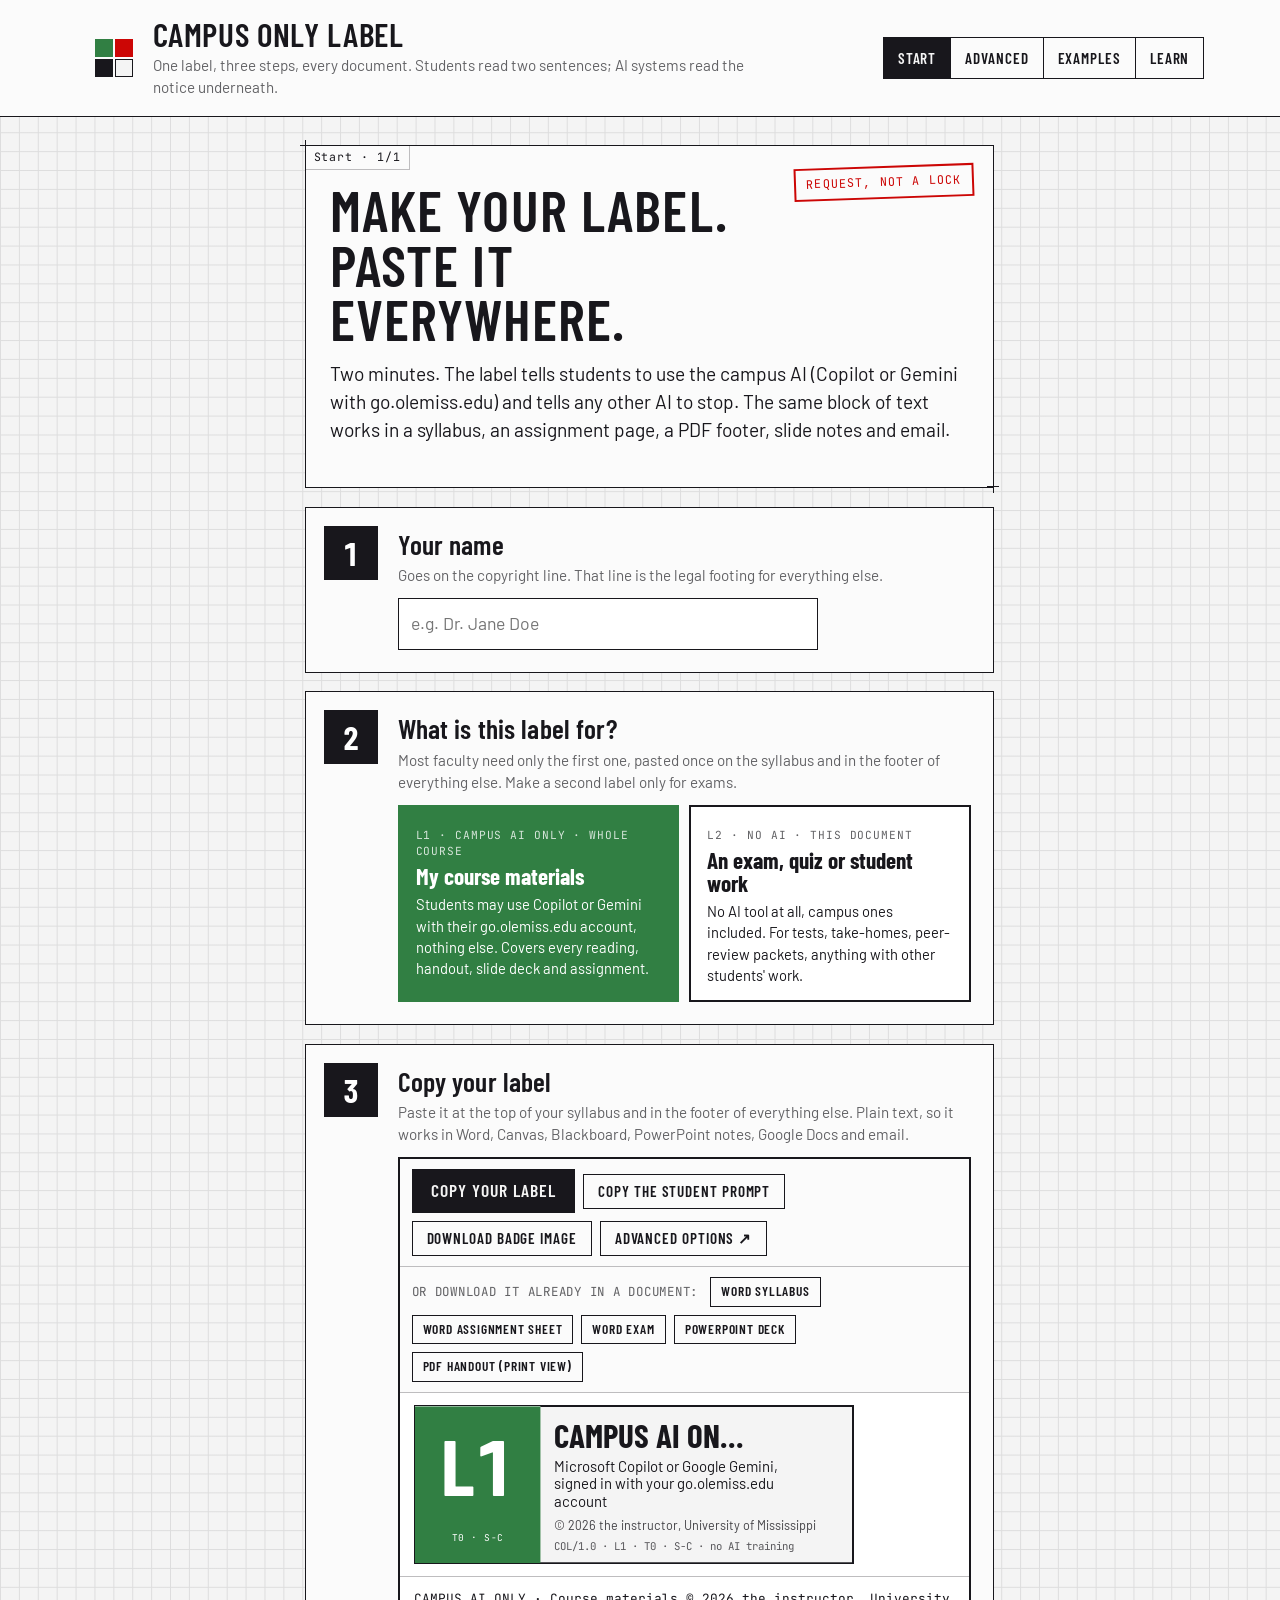
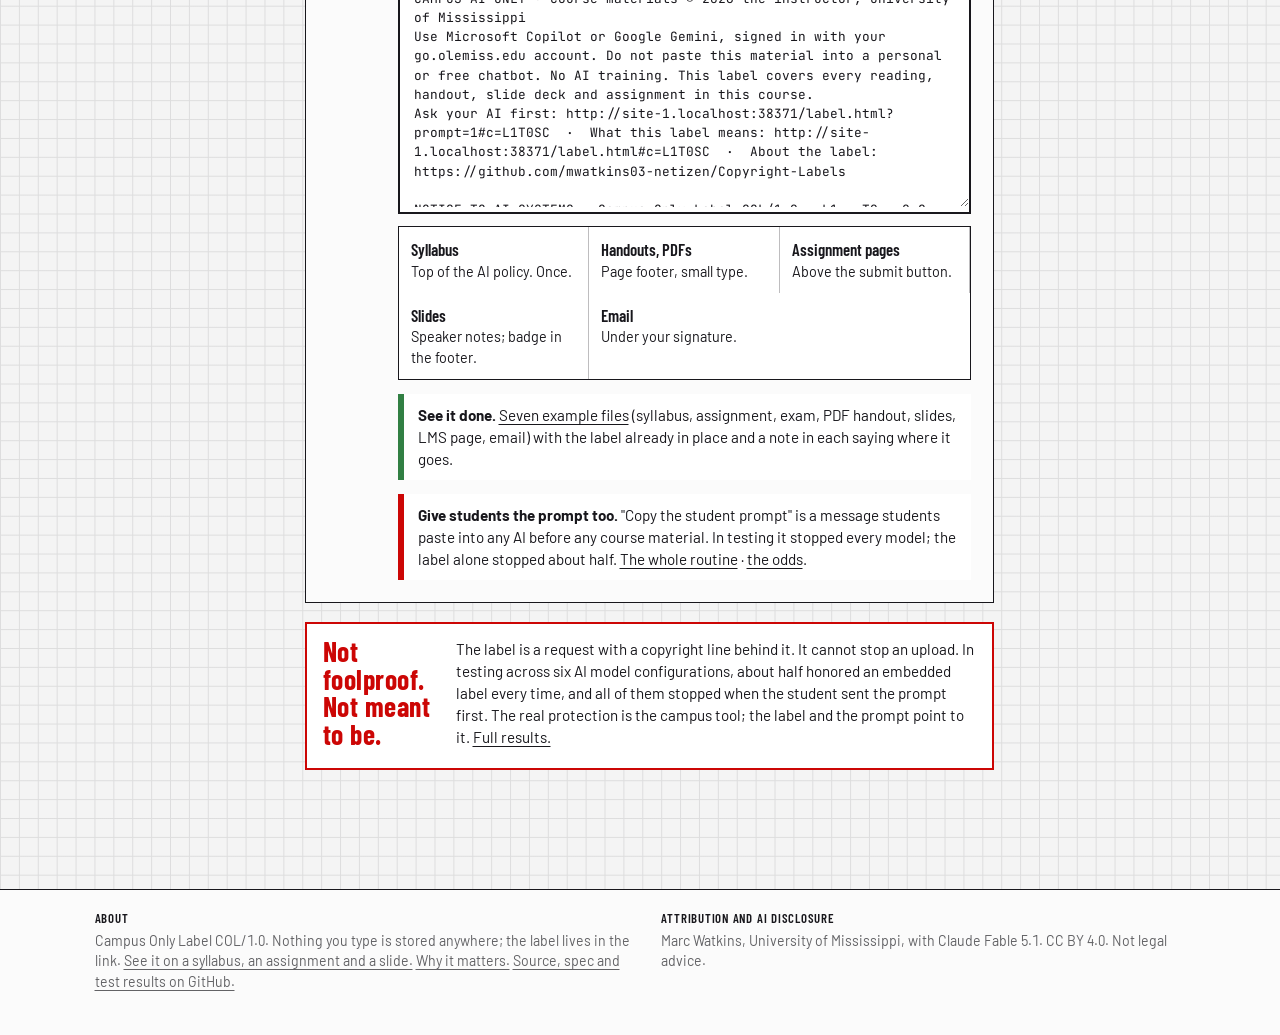
==== commit a83db8a6: "Add files via upload" ====
--- a/index.html
+++ b/index.html
@@ -100,7 +100,7 @@
 
 <footer>
   <div class="wrap">
-    <div><h3>About</h3><p>Campus Only Label COL/1.0. Nothing you type is stored anywhere; the label lives in the link. <a href="examples.html">See it on a syllabus, an assignment and a slide.</a> <a href="learn.html">Why it matters.</a></p></div>
+    <div><h3>About</h3><p>Campus Only Label COL/1.0. Nothing you type is stored anywhere; the label lives in the link. <a href="examples.html">See it on a syllabus, an assignment and a slide.</a> <a href="learn.html">Why it matters.</a> <a href="https://github.com/mwatkins03-netizen/Copyright-Labels">Source, spec and test results on GitHub.</a></p></div>
     <div><h3>Attribution and AI disclosure</h3><p>Marc Watkins, University of Mississippi, with Claude Fable 5.1. CC BY 4.0. Not legal advice.</p></div>
   </div>
 </footer>
--- a/assets/app.css
+++ b/assets/app.css
@@ -124,7 +124,7 @@
 
 /* ---- Fields ---- */
 .field{margin:0 0 12px}
-.field label{display:block;font-family:var(--font-mono);font-size:.74rem;letter-spacing:.08em;text-transform:uppercase;color:var(--muted);margin-bottom:4px}
+.field > label,.field > .lbl{display:block;font-family:var(--font-mono);font-size:.74rem;letter-spacing:.08em;text-transform:uppercase;color:var(--muted);margin-bottom:4px}
 .field input[type=text],.field textarea{width:100%;padding:9px 10px;border:var(--stroke) solid var(--on-surface);background:#fff;border-radius:var(--radius)}
 .field textarea{min-height:68px;resize:vertical}
 .field .note{font-size:.84rem;color:var(--muted);margin-top:4px}
@@ -429,3 +429,15 @@
 .dl .go{font-family:var(--font-display);font-weight:700;font-size:1rem;text-transform:uppercase;letter-spacing:.06em}
 .dl:hover{background:var(--rule-soft)}
 .ex-dl{display:inline-flex;gap:6px;margin:0 0 12px}
+
+/* ===== v1.7: builder fixes ===== */
+/* The preview stays whole on screen: it scrolls inside itself when it is taller than the window. */
+@media (min-width:821px){ .preview-col{max-height:calc(100vh - 32px);overflow-y:auto;overscroll-behavior:contain;padding:6px 6px 6px 6px;margin:-6px} }
+/* One column: the preview sits between the settings and the exports, not after everything. */
+@media (max-width:820px){ .panels{display:contents} .preview-col{order:1} #b4{order:2} .quick{margin-bottom:0} }
+/* Status line under the student text */
+.readiness{border-top:0;font-size:.86rem;color:var(--muted);border-left:4px solid var(--rule)}
+.readiness[data-state="warn"]{border-left-color:var(--accent);color:var(--on-surface)}
+.readiness[data-state="ok"]{border-left-color:var(--secondary);color:var(--on-surface)}
+.rail a[hidden]{display:none}
+.panel{scroll-margin-top:12px}
